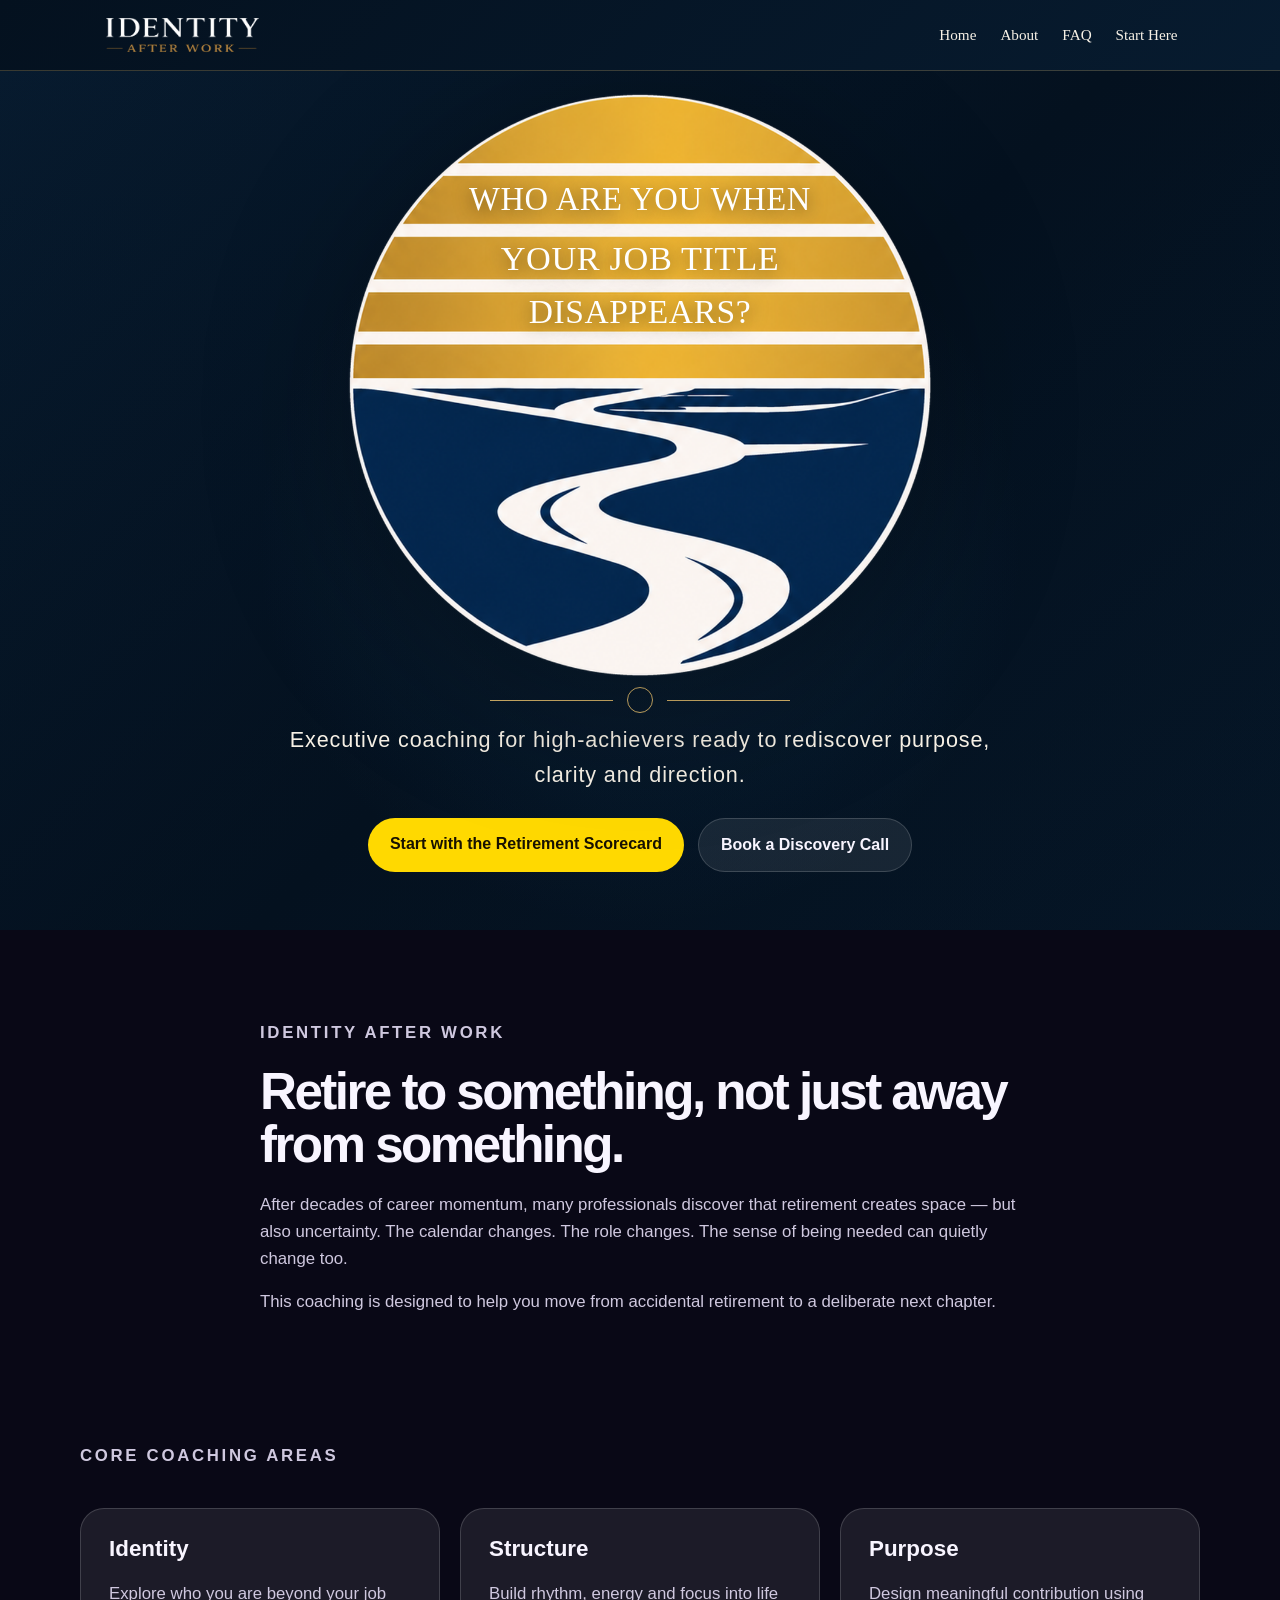
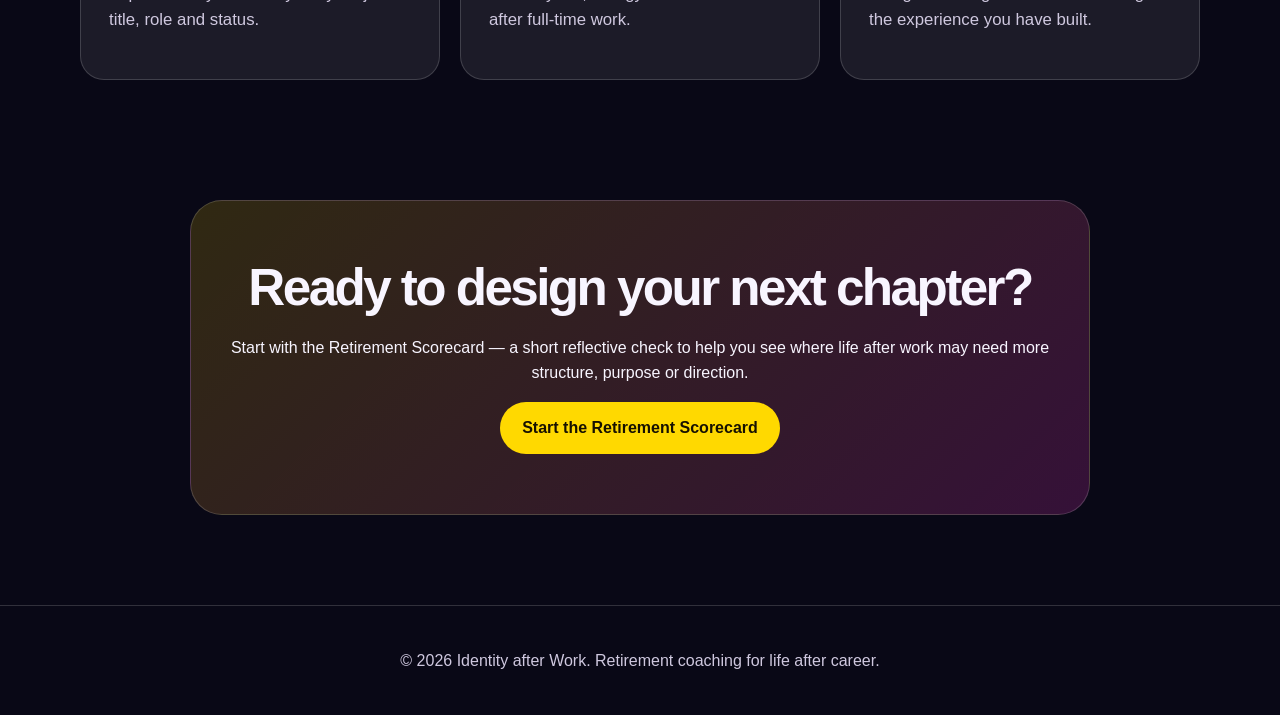
==== index.html @ 471b1552 "Revise contact section with Retirement Scorecard details Updated the contact section to include a Re" ====
<!DOCTYPE html>
<html lang="en-GB">
<head>
  <meta charset="UTF-8" />
  <meta name="viewport" content="width=device-width, initial-scale=1.0" />

  <!-- =============================================
       PRIMARY SEO META TAGS
  ============================================== -->
  <title>Retirement Coaching for Professionals | Identity after Work</title>
  <meta name="description" content="Retirement coaching for high-achieving professionals navigating identity, purpose and structure after work. I help driven professionals design life after work with meaning. Book a conversation with Dave Hayes." />
  <meta name="robots" content="index, follow" />
  <meta name="author" content="Dave Hayes" />
  <link rel="canonical" href="https://identityafterwork.gridcoaching.com/" />

  <!-- =============================================
       OPEN GRAPH — Controls social sharing previews
       (LinkedIn, Facebook, WhatsApp, iMessage)
  ============================================== -->
  <meta property="og:type" content="website" />
  <meta property="og:url" content="https://identityafterwork.gridcoaching.com/" />
  <meta property="og:title" content="Retirement Coaching for Professionals | Identity after Work" />
  <meta property="og:description" content="Retirement is not just a financial event — it is an identity transition. I help driven professionals design life after work with purpose, structure and meaning." />
  <meta property="og:image" content="https://identityafterwork.gridcoaching.com/images/og-image.png" />
  <meta property="og:image:width" content="1200" />
  <meta property="og:image:height" content="630" />
  <meta property="og:image:alt" content="Identity after Work — Retirement Coaching with Dave Hayes" />
  <meta property="og:locale" content="en_GB" />
  <meta property="og:site_name" content="Identity after Work" />

  <!-- =============================================
       TWITTER / X CARD
  ============================================== -->
  <meta name="twitter:card" content="summary_large_image" />
  <meta name="twitter:title" content="Retirement Coaching for Professionals | Identity after Work" />
  <meta name="twitter:description" content="Retirement is not just a financial event — it is an identity transition. I help driven professionals design life after work with purpose, structure and meaning." />
  <meta name="twitter:image" content="https://identityafterwork.gridcoaching.com/assets/og-image.png" />

  <!-- =============================================
       FAVICON
  ============================================== -->
  <link rel="icon" href="/favicon.ico" type="image/x-icon" />
  <link rel="apple-touch-icon" sizes="180x180" href="/assets/apple-touch-icon.png" />

  <!-- =============================================
       STRUCTURED DATA — Schema.org JSON-LD
       Tells Google exactly what this business is
  ============================================== -->
  <script type="application/ld+json">
  {
    "@context": "https://schema.org",
    "@type": "ProfessionalService",
    "name": "Identity after Work",
    "description": "Retirement coaching for high-achieving professionals navigating identity, purpose and structure after full-time work. Helping driven professionals design life after work with meaning.",
    "url": "https://identityafterwork.gridcoaching.com",
    "founder": {
      "@type": "Person",
      "name": "David Hayes",
      "jobTitle": "Retirement Coach",
      "url": "https://identityafterwork.gridcoaching.com/about.html"
    },
    "serviceType": "Retirement Coaching",
    "knowsAbout": ["Retirement transition", "Identity coaching", "NLP", "Career transition", "Life coaching"],
    "areaServed": {
      "@type": "Country",
      "name": "United Kingdom"
    },
    "availableChannel": {
      "@type": "ServiceChannel",
      "serviceType": "Online and face-to-face coaching",
      "availableLanguage": "English"
    }
  }
  </script>

  <!-- =============================================
       PERFORMANCE — Preload hero image if it is
       used as a CSS background (adjust path as needed)
  ============================================== -->
  <!-- <link rel="preload" as="image" href="images/hero.jpg" /> -->

  <link rel="stylesheet" href="styles.css" />
</head>
<body>
  <header class="site-header">
    <a href="index.html" class="logo logo-image-link" aria-label="Identity after Work home">
      <img src="images/logo-wordmark-white.png" alt="Identity after Work" class="site-wordmark" />
    </a>
    <nav aria-label="Main navigation">
      <a href="index.html">Home</a>
      <a href="about.html">About</a>
      <a href="faq.html">FAQ</a>
      <a href="start-here.html" class="nav-cta">Start Here</a>
    </nav>
  </header>

  <main>
    <section class="hero hero-emblem-section" aria-labelledby="hero-heading">
      <div class="hero-overlay"></div>

      <div class="hero-content hero-emblem-content">
        <div class="hero-circle-wrapper">
          <img src="images/hero-circle.png" alt="Identity after Work emblem" class="hero-circle" />

          <h1 id="hero-heading" class="hero-question" aria-label="Who are you when your job title disappears?">
            <span class="hero-line hero-line-1">WHO ARE YOU WHEN</span>
            <span class="hero-line hero-line-2">YOUR JOB TITLE</span>
            <span class="hero-line hero-line-3">DISAPPEARS?</span>
          </h1>
        </div>

        <div class="hero-divider" aria-hidden="true">
          <span></span><i></i><span></span>
        </div>

        <p class="hero-text hero-exec-text">
          Executive coaching for high-achievers ready to rediscover purpose, clarity and direction.
        </p>

        <div class="hero-actions">
          <link href="https://assets.calendly.com/assets/external/widget.css" rel="stylesheet">
          <script src="https://assets.calendly.com/assets/external/widget.js"></script>

		  <a href="start-here.html#scorecard" class="button primary"> Start with the Retirement Scorecard</a>	
         
		  <a href="#"
             class="button secondary"
             onclick="Calendly.initPopupWidget({url: 'https://calendly.com/identity-after-work/discovery-call'}); return false;">
            Book a Discovery Call
          </a>
         
        </div>
      </div>
    </section>

    <section class="section narrow" aria-labelledby="intro-heading">
   
        <p class="eyebrow">Identity after Work</p>
        <h2 id="intro-heading">Retire to something, not just away from something.</h2>
        <p>
          After decades of career momentum, many professionals discover that retirement creates space — but also uncertainty. The calendar changes. The role changes. The sense of being needed can quietly change too.
        </p>
        <p>
          This coaching is designed to help you move from accidental retirement to a deliberate next chapter.
        </p>
    </section>

    

    <section class="section cards" aria-label="Core coaching areas">
	 <p class="eyebrow">Core Coaching Areas</p>
	   <article class="card">
        <h3>Identity</h3>
        <p>Explore who you are beyond your job title, role and status.</p>
      </article>
      <article class="card">
        <h3>Structure</h3>
        <p>Build rhythm, energy and focus into life after full-time work.</p>
      </article>
      <article class="card">
        <h3>Purpose</h3>
        <p>Design meaningful contribution using the experience you have built.</p>
      </article>
    </section>
   
	<section id="contact" class="cta-section" aria-labelledby="cta-heading">
       <h2 id="cta-heading">Ready to design your next chapter?</h2>
       <p>Start with the Retirement Scorecard — a short reflective check to help you see where life after work may need more structure, purpose or direction.</p>
       <a href="start-here.html#scorecard" class="button primary">Start the Retirement Scorecard</a>
    </section>
	  
  </main>

  <footer>
    <p>&copy; 2026 Identity after Work. Retirement coaching for life after career.</p>
  </footer>
</body>
</html>
---- styles.css ----
:root {
  --bg: #090816;
  --panel: rgba(255, 255, 255, 0.08);
  --text: #f8f5ff;
  --muted: #cfc8df;
  --accent: #ffd900;
  --accent-2: #ff3bd4;
  --line: rgba(255, 255, 255, 0.16);
  --max-width: 1120px;
}

* { box-sizing: border-box; }

body {
  margin: 0;
  font-family: Inter, Arial, sans-serif;
  background: var(--bg);
  color: var(--text);
  line-height: 1.6;
  overflow-y: scroll;
}

a { color: inherit; text-decoration: none; }

.site-header {
  display: flex;
  justify-content: space-between;
  align-items: center;
  padding: 14px 8%;
  border-bottom: 1px solid rgba(214, 180, 106, 0.25);
  background: linear-gradient(135deg, #04111f, #071b2f);
}

.logo {
  font-family: Georgia, "Times New Roman", serif;
  font-weight: 400;
  font-size: 1.35rem;
  letter-spacing: 0.5px;
  color: #ffffff;
  text-decoration: none;
}

.logo span {
  color: #d6b46a;
  font-style: italic;
}


/* Header wordmark image: transparent white/gold PNG, sized to avoid increasing header height. */
.logo-image-link {
  display: flex;
  align-items: center;
  line-height: 1;
  max-height: 46px;
  overflow: hidden;
}

.site-wordmark {
  display: block;
  width: auto;
  height: 42px;
  max-width: 260px;
  object-fit: contain;
}
nav {
  display: flex;
  gap: 24px;
  align-items: center;
  font-size: 0.95rem;
  font-family: Georgia, "Times New Roman", serif;
}

nav a {
  color: #f7f1e6;
  text-decoration: none;
}

nav a:hover {
  color: #d6b46a;
}

.nav-cta {
  border: none;
  padding: 0;
  border-radius: 0;
}

.hero {
  min-height: 100vh;
  position: relative;
  display: grid;
  place-items: center;
  text-align: center;
  padding: 120px 24px 80px;
  background: url("images/hero-bg.jpg") center/cover no-repeat;
}

.hero-overlay {
  position: absolute;
  inset: 0;
  background: linear-gradient(180deg, rgba(5, 4, 18, 0.35), rgba(5, 4, 18, 0.86));
}

.hero-content {
  position: relative;
  max-width: 920px;
}

.eyebrow {
  margin: 0 0 14px;
  color: var(--accent);
  font-weight: 700;
  text-transform: uppercase;
  letter-spacing: 0.12em;
  font-size: 0.78rem;
}

h1, h2, h3 { line-height: 1.05; margin: 0 0 20px; }

h1 {
  font-size: clamp(3rem, 8vw, 6.8rem);
  letter-spacing: -0.07em;
}

h2 {
  font-size: clamp(2rem, 4vw, 3.5rem);
  letter-spacing: -0.05em;
}

h3 { font-size: 1.4rem; }

.hero-text {
  max-width: 700px;
  margin: 0 auto 32px;
  color: var(--muted);
  font-size: 1.2rem;
}

.hero-actions, .social-links {
  display: flex;
  gap: 14px;
  justify-content: center;
  flex-wrap: wrap;
}

.button {
  display: inline-block;
  padding: 13px 22px;
  border-radius: 999px;
  font-weight: 800;
}

.button.primary {
  background: var(--accent);
  color: #171100;
}

.button.secondary {
  border: 1px solid var(--line);
  background: rgba(255,255,255,0.08);
}

.section {
  width: min(var(--max-width), calc(100% - 40px));
  margin: 0 auto;
  padding: 90px 0;
}

.intro, .about-hero {
  display: grid;
  grid-template-columns: 1.3fr 0.7fr;
  gap: 56px;
  align-items: center;
}

.profile-card, .about-photo {
  width: 100%;
  max-width: 360px;
  justify-self: center;
  border-radius: 28px;
  background: radial-gradient(circle at top, rgba(255,59,212,0.35), transparent 55%);
  border: 1px solid var(--line);
  box-shadow: 0 30px 80px rgba(0,0,0,0.35);
}

.cards {
  display: grid;
  grid-template-columns: repeat(3, 1fr);
  gap: 20px;
  padding-top: 20px;
}

.card {
  background: var(--panel);
  border: 1px solid var(--line);
  border-radius: 24px;
  padding: 28px;
}

.card p, .section p {
  color: var(--muted);
  font-size: 1.05rem;
}

.cards .eyebrow {
  grid-column: 1 / -1;
}

.cta-section {
  width: min(900px, calc(100% - 40px));
  margin: 30px auto 90px;
  padding: 60px 30px;
  text-align: center;
  border-radius: 32px;
  border: 1px solid var(--line);
  background: linear-gradient(135deg, rgba(255,217,0,0.16), rgba(255,59,212,0.18));
}

.narrow { max-width: 760px; }


.social-links {
  display: flex;
  justify-content: center;   /* centers horizontally */
  gap: 20px;                 /* space between buttons */
  margin-top: 20px;
}



.social-links a {
  border: 1px solid var(--line);
  border-radius: 999px;
  padding: 12px 18px;
  background: var(--panel);
}

footer {
  text-align: center;
  color: var(--muted);
  border-top: 1px solid var(--line);
  padding: 26px 20px;
}

@media (max-width: 760px) {
  .site-header {
    flex-direction: column;
    gap: 14px;
  }

  
  .logo-image-link {
    max-height: 40px;
  }

  .site-wordmark {
    height: 36px;
    max-width: 220px;
  }
nav { gap: 14px; font-size: 0.9rem; }

  .hero { min-height: 85vh; padding-top: 80px; }

  .intro, .about-hero, .cards {
    grid-template-columns: 1fr;
  }

  .cards { padding-top: 0; }
}

.subtitle { font-size: 0.92rem; }

.next-step-page {
  min-height: calc(100vh - 80px);
  display: flex;
  align-items: center;
  justify-content: center;
  padding: 48px 20px;
  background: #050511;
  color: #ffffff;
}

.next-step-hero {
  max-width: 820px;
  text-align: center;
}

.eyebrow {
  text-transform: uppercase;
  letter-spacing: 0.16em;
  font-size: 0.8rem;
  color: #9ad7ff;
  margin-bottom: 18px;
}

.next-step-hero h1 {
  font-size: clamp(2.4rem, 6vw, 4.8rem);
  line-height: 1.05;
  margin-bottom: 24px;
}

.lead {
  font-size: 1.2rem;
  line-height: 1.7;
  color: #d8d8e8;
  max-width: 720px;
  margin: 0 auto 36px;
}

.insight-box {
  background: rgba(255, 255, 255, 0.07);
  border: 1px solid rgba(255, 255, 255, 0.14);
  border-radius: 24px;
  padding: 32px;
  margin: 0 auto 36px;
  text-align: left;
}

.insight-box h2 {
  margin-top: 0;
  font-size: 1.5rem;
}

.insight-box p {
  color: #d8d8e8;
  line-height: 1.7;
}

.cta-area {
  display: flex;
  flex-direction: column;
  align-items: center;
  gap: 18px;
}

.primary-button {
  display: inline-block;
  background: #ffffff;
  color: #080810;
  padding: 16px 28px;
  border-radius: 999px;
  text-decoration: none;
  font-weight: 700;
}

.secondary-link {
  color: #9ad7ff;
  text-decoration: none;
}

.secondary-link:hover {
  text-decoration: underline;
}

.faq-nudge {
  border-color: var(--brass, #b8943f);
  background-color: rgba(184, 148, 63, 0.07);
  color: var(--slate, #2c3e50);
}

.faq-nudge a {
  color: var(--brass, #b8943f);
}

/* -------------------------------------------------
   Hero emblem layout: original-quality circle + crisp HTML headline
   ------------------------------------------------- */
.hero-emblem-section {
  min-height: calc(100vh - 75px);
  padding: 4px 24px 58px;
  background:
    radial-gradient(circle at 50% 36%, rgba(214, 180, 106, 0.16), transparent 34%),
    radial-gradient(circle at 50% 55%, rgba(30, 82, 126, 0.30), transparent 48%),
    linear-gradient(135deg, #071b2f 0%, #04111f 52%, #06182a 100%);
  overflow: hidden;
}

.hero-emblem-section .hero-overlay {
  background: linear-gradient(180deg, rgba(4, 17, 31, 0.04), rgba(4, 17, 31, 0.34));
}

.hero-emblem-content {
  width: min(920px, 100%);
  display: flex;
  flex-direction: column;
  align-items: center;
}

.hero-circle-wrapper {
  position: relative;
  display: flex;
  align-items: center;
  justify-content: center;
  width: min(68vw, 620px);
  min-width: 380px;
  margin: 0 auto;
  filter: drop-shadow(0 26px 70px rgba(0, 0, 0, 0.32));
}

.hero-circle {
  display: block;
  width: 100%;
  height: auto;
  image-rendering: auto;
}

.hero-question {
  position: absolute;
  inset: 0;
  z-index: 2;
  margin: 0;
  color: #ffffff;
  font-family: Georgia, "Times New Roman", serif;
  font-weight: 400;
  text-align: center;
  text-transform: uppercase;
  text-shadow: 0 3px 18px rgba(0, 0, 0, 0.58);
  pointer-events: none;
}

.hero-line {
  position: absolute;
  left: 50%;
  transform: translate(-50%, -50%);
  display: block;
  width: 82%;
  line-height: 1.02;
  letter-spacing: 0.018em;
  white-space: nowrap;
}

/* Individually aligned to the yellow bands in the circle artwork.
   The top values are the centre-points of the gold bands so the wording sits
   on the bands rather than between them. */
.hero-line-1 {
  top: 20.1%;
  font-size: clamp(1.36rem, 2.55vw, 2.25rem);
}

.hero-line-2 {
  top: 29.5%;
  font-size: clamp(1.42rem, 2.68vw, 2.35rem);
}

.hero-line-3 {
  top: 38.2%;
  font-size: clamp(1.40rem, 2.62vw, 2.30rem);
}

.hero-divider {
  display: flex;
  align-items: center;
  justify-content: center;
  gap: 14px;
  width: min(300px, 72vw);
  margin: -8px auto 10px;
  color: #d6b46a;
}

.hero-divider span {
  display: block;
  height: 1px;
  flex: 1;
  background: #d6b46a;
}

.hero-divider i {
  display: block;
  width: 26px;
  height: 26px;
  border: 1px solid #d6b46a;
  border-radius: 50%;
}

.hero-exec-text {
  max-width: 720px;
  margin: 0 auto 26px;
  color: #f7f1e6;
  font-size: clamp(1.05rem, 2vw, 1.35rem);
  letter-spacing: 0.04em;
}

@media (max-width: 760px) {
  .hero-emblem-section {
    min-height: auto;
    padding: 14px 18px 52px;
  }

  .hero-circle-wrapper {
    width: min(94vw, 460px);
    min-width: 0;
  }

  .hero-line {
    width: 88%;
    letter-spacing: 0.01em;
  }

  .hero-line-1 {
    top: 20.1%;
    font-size: clamp(0.92rem, 4.25vw, 1.34rem);
  }

  .hero-line-2 {
    top: 29.5%;
    font-size: clamp(0.96rem, 4.55vw, 1.43rem);
  }

  .hero-line-3 {
    top: 38.2%;
    font-size: clamp(0.94rem, 4.40vw, 1.38rem);
  }

  .hero-divider {
    margin-top: -2px;
    margin-bottom: 12px;
  }

  .hero-exec-text {
    max-width: 92%;
    font-size: 1rem;
    letter-spacing: 0.02em;
  }
}
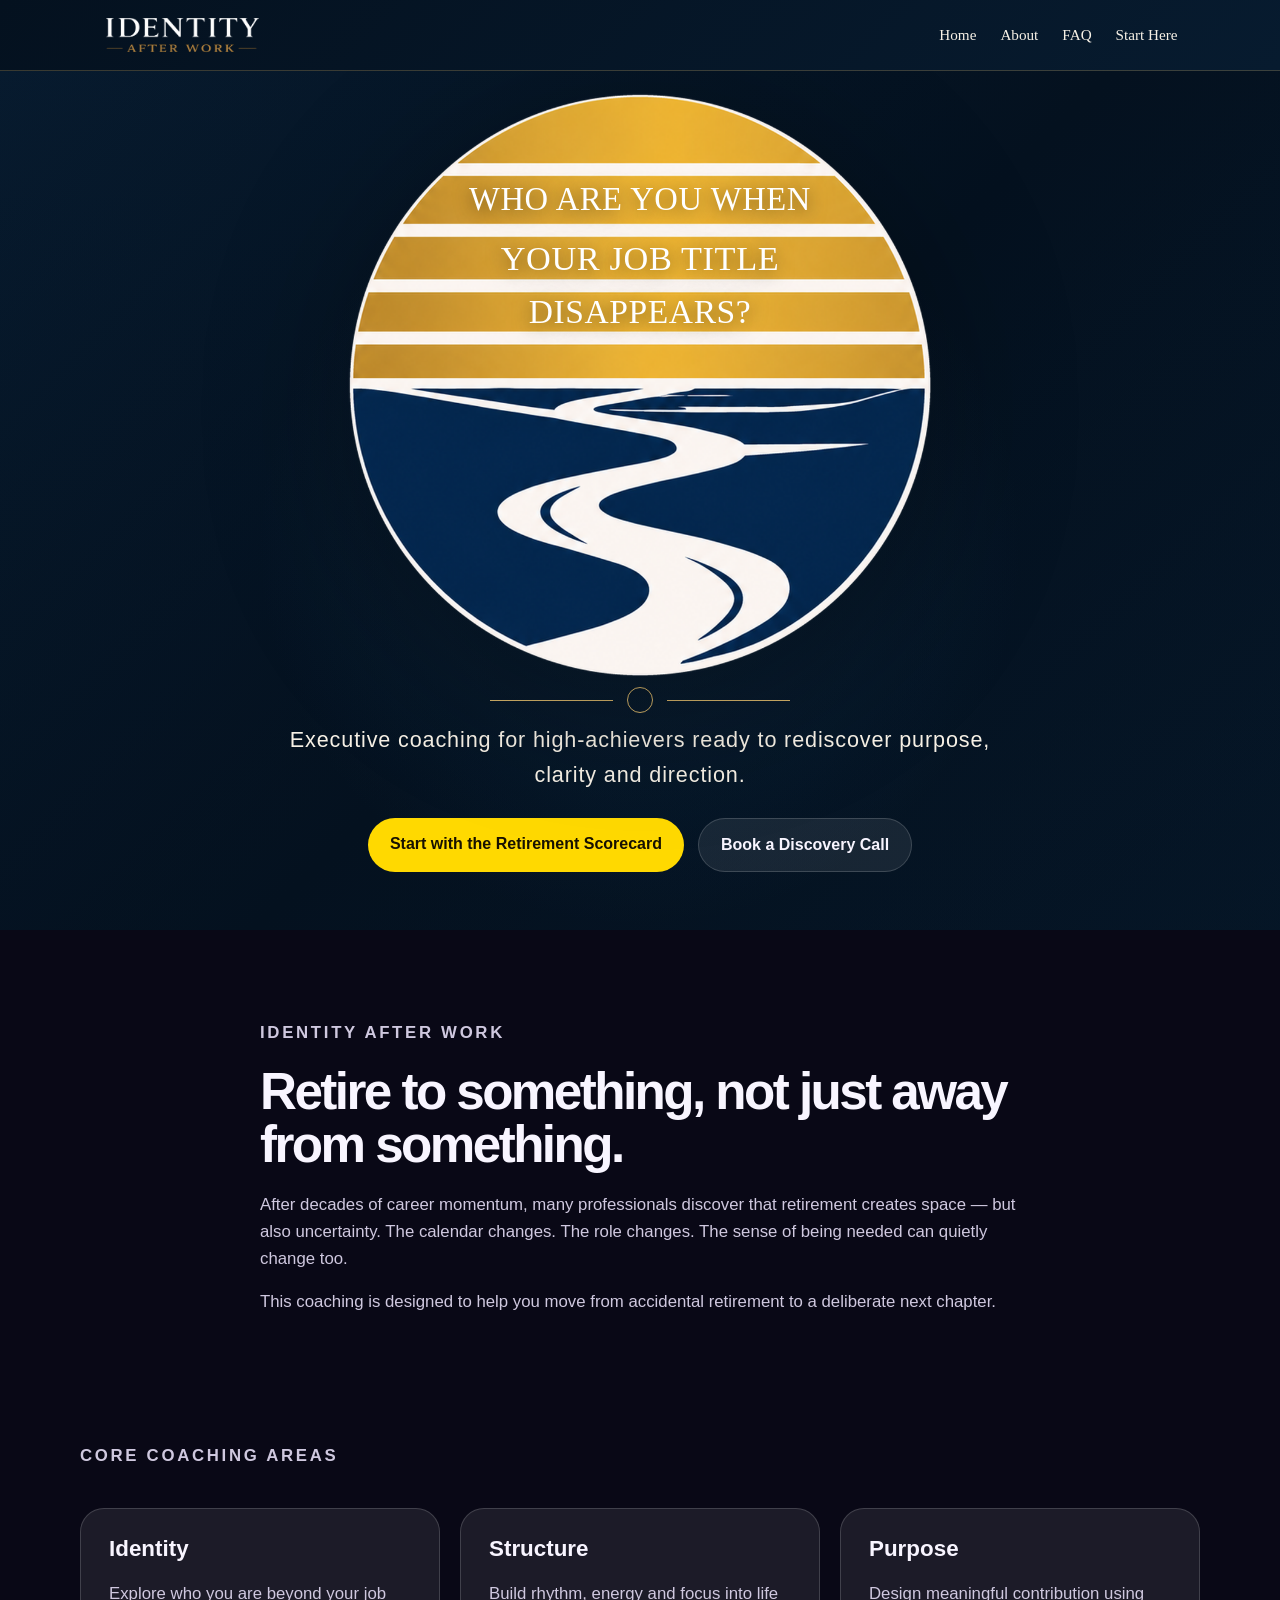
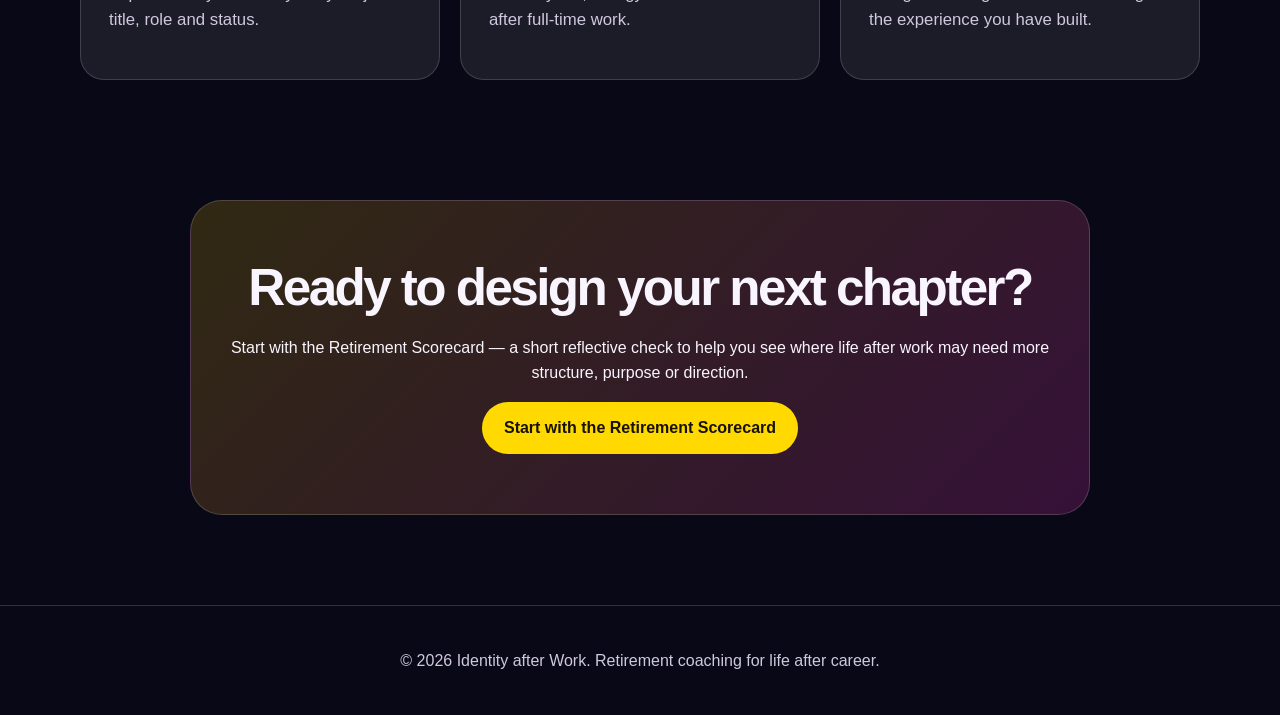
==== commit 99ed0280: "Update index.html" ====
--- a/index.html
+++ b/index.html
@@ -166,7 +166,7 @@
 	<section id="contact" class="cta-section" aria-labelledby="cta-heading">
        <h2 id="cta-heading">Ready to design your next chapter?</h2>
        <p>Start with the Retirement Scorecard — a short reflective check to help you see where life after work may need more structure, purpose or direction.</p>
-       <a href="start-here.html#scorecard" class="button primary">Start the Retirement Scorecard</a>
+       <a href="start-here.html#scorecard" class="button primary">Start with the Retirement Scorecard</a>
     </section>
 	  
   </main>
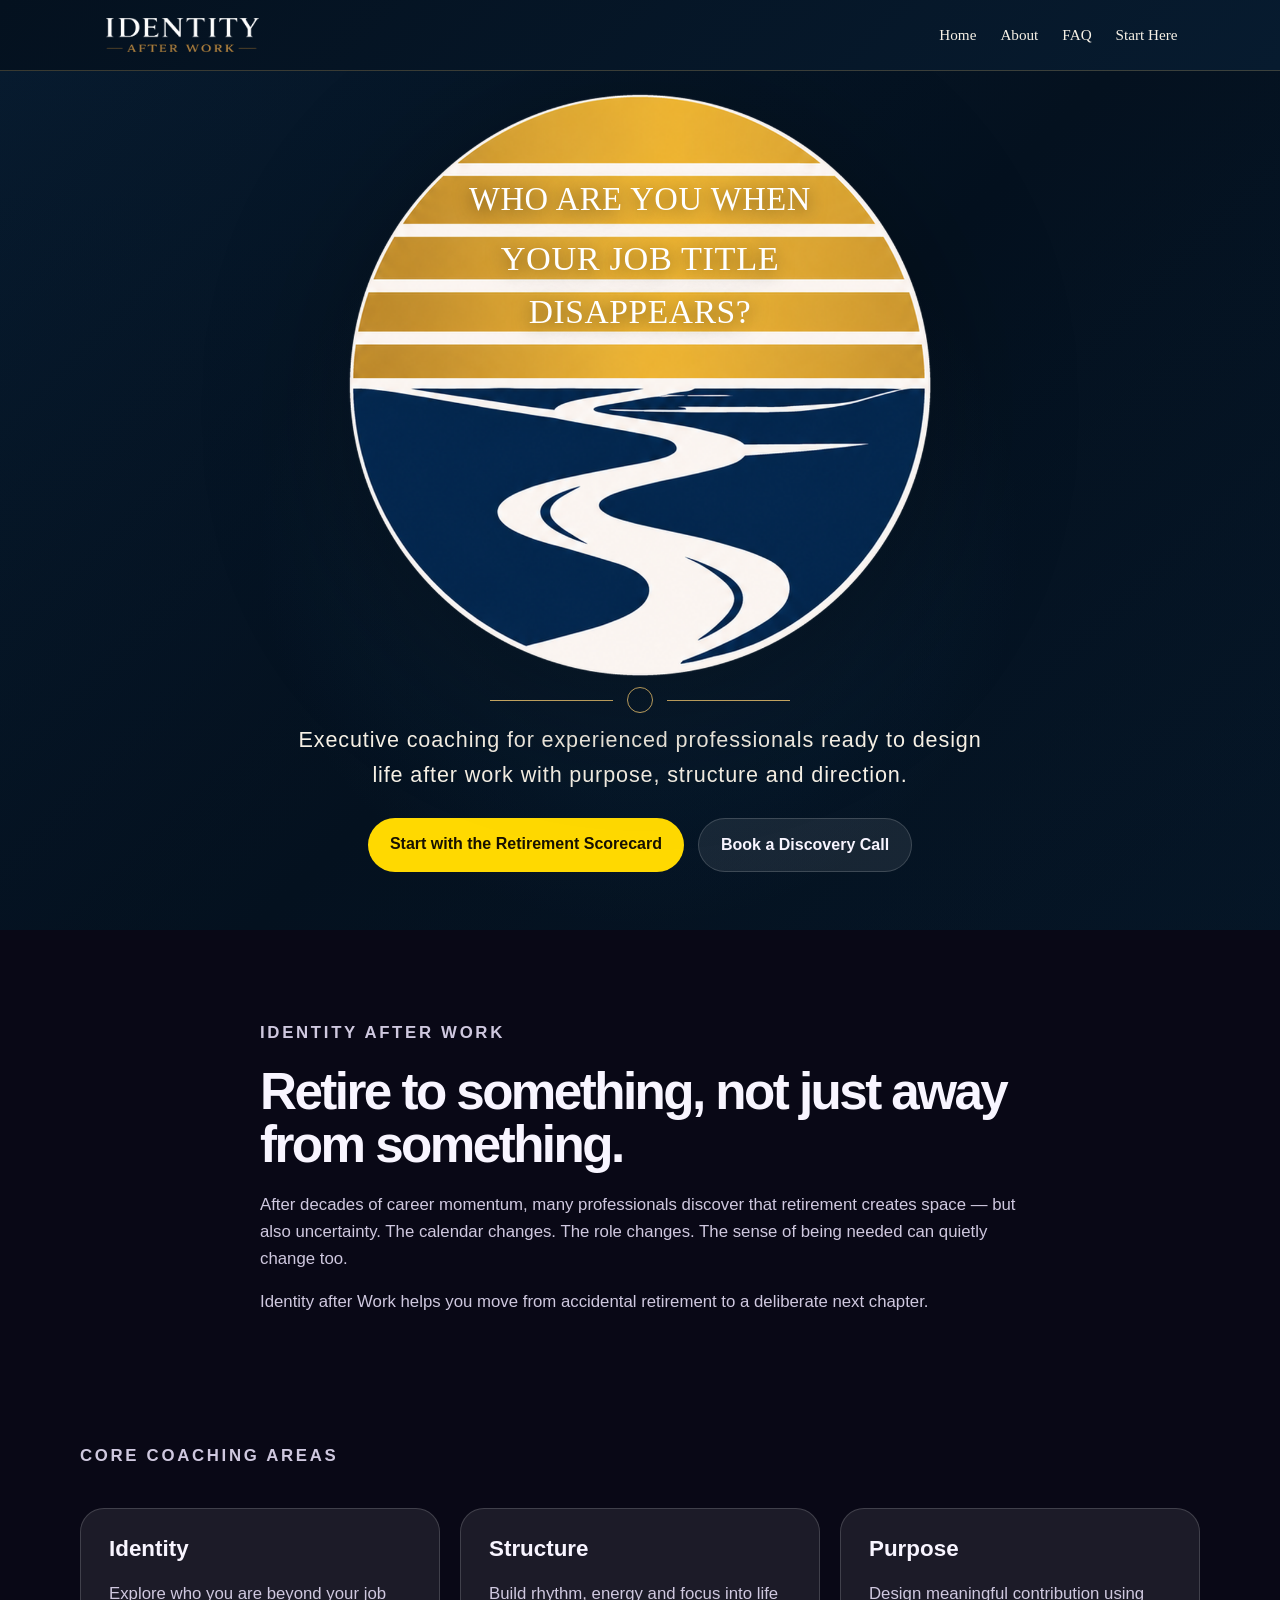
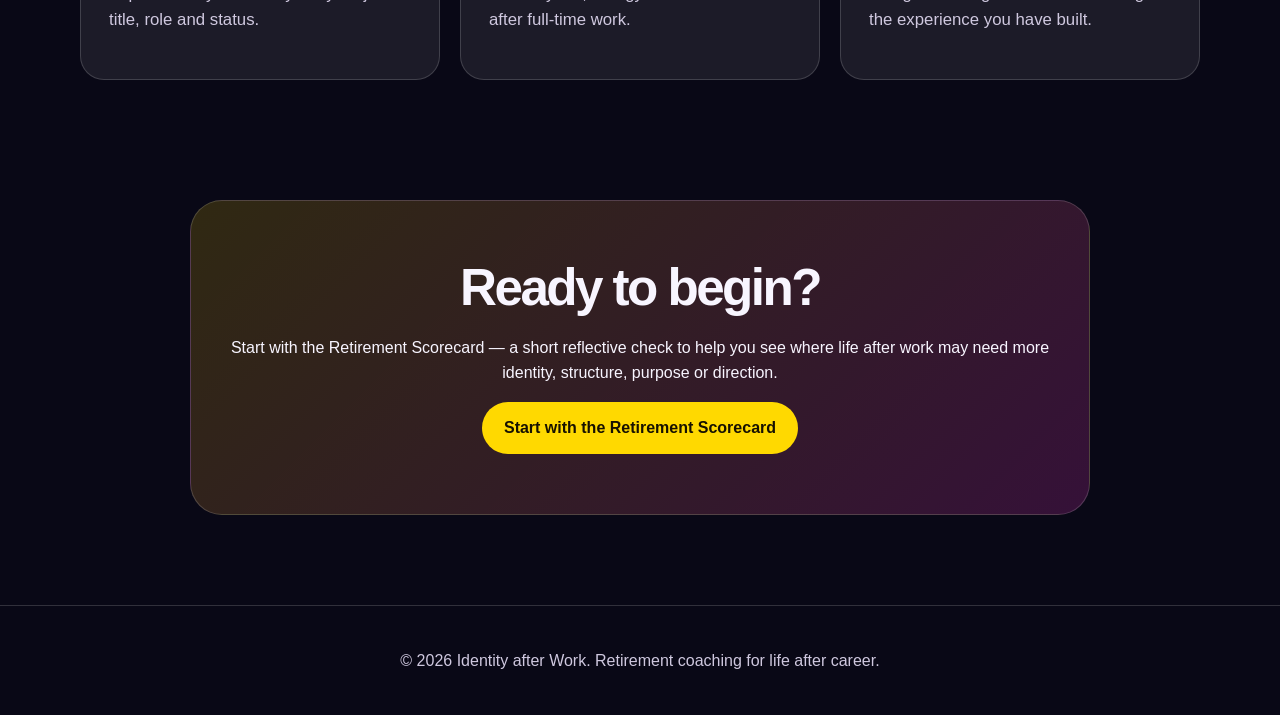
==== commit 0bee06e8: "Update coaching text and call-to-action phrasing" ====
--- a/index.html
+++ b/index.html
@@ -114,7 +114,7 @@
         </div>
 
         <p class="hero-text hero-exec-text">
-          Executive coaching for high-achievers ready to rediscover purpose, clarity and direction.
+          Executive coaching for experienced professionals ready to design life after work with purpose, structure and direction.
         </p>
 
         <div class="hero-actions">
@@ -141,7 +141,7 @@
           After decades of career momentum, many professionals discover that retirement creates space — but also uncertainty. The calendar changes. The role changes. The sense of being needed can quietly change too.
         </p>
         <p>
-          This coaching is designed to help you move from accidental retirement to a deliberate next chapter.
+          Identity after Work helps you move from accidental retirement to a deliberate next chapter.
         </p>
     </section>
 
@@ -164,8 +164,8 @@
     </section>
    
 	<section id="contact" class="cta-section" aria-labelledby="cta-heading">
-       <h2 id="cta-heading">Ready to design your next chapter?</h2>
-       <p>Start with the Retirement Scorecard — a short reflective check to help you see where life after work may need more structure, purpose or direction.</p>
+       <h2 id="cta-heading">Ready to begin?</h2>
+       <p>Start with the Retirement Scorecard — a short reflective check to help you see where life after work may need more identity, structure, purpose or direction.</p>
        <a href="start-here.html#scorecard" class="button primary">Start with the Retirement Scorecard</a>
     </section>
 	  
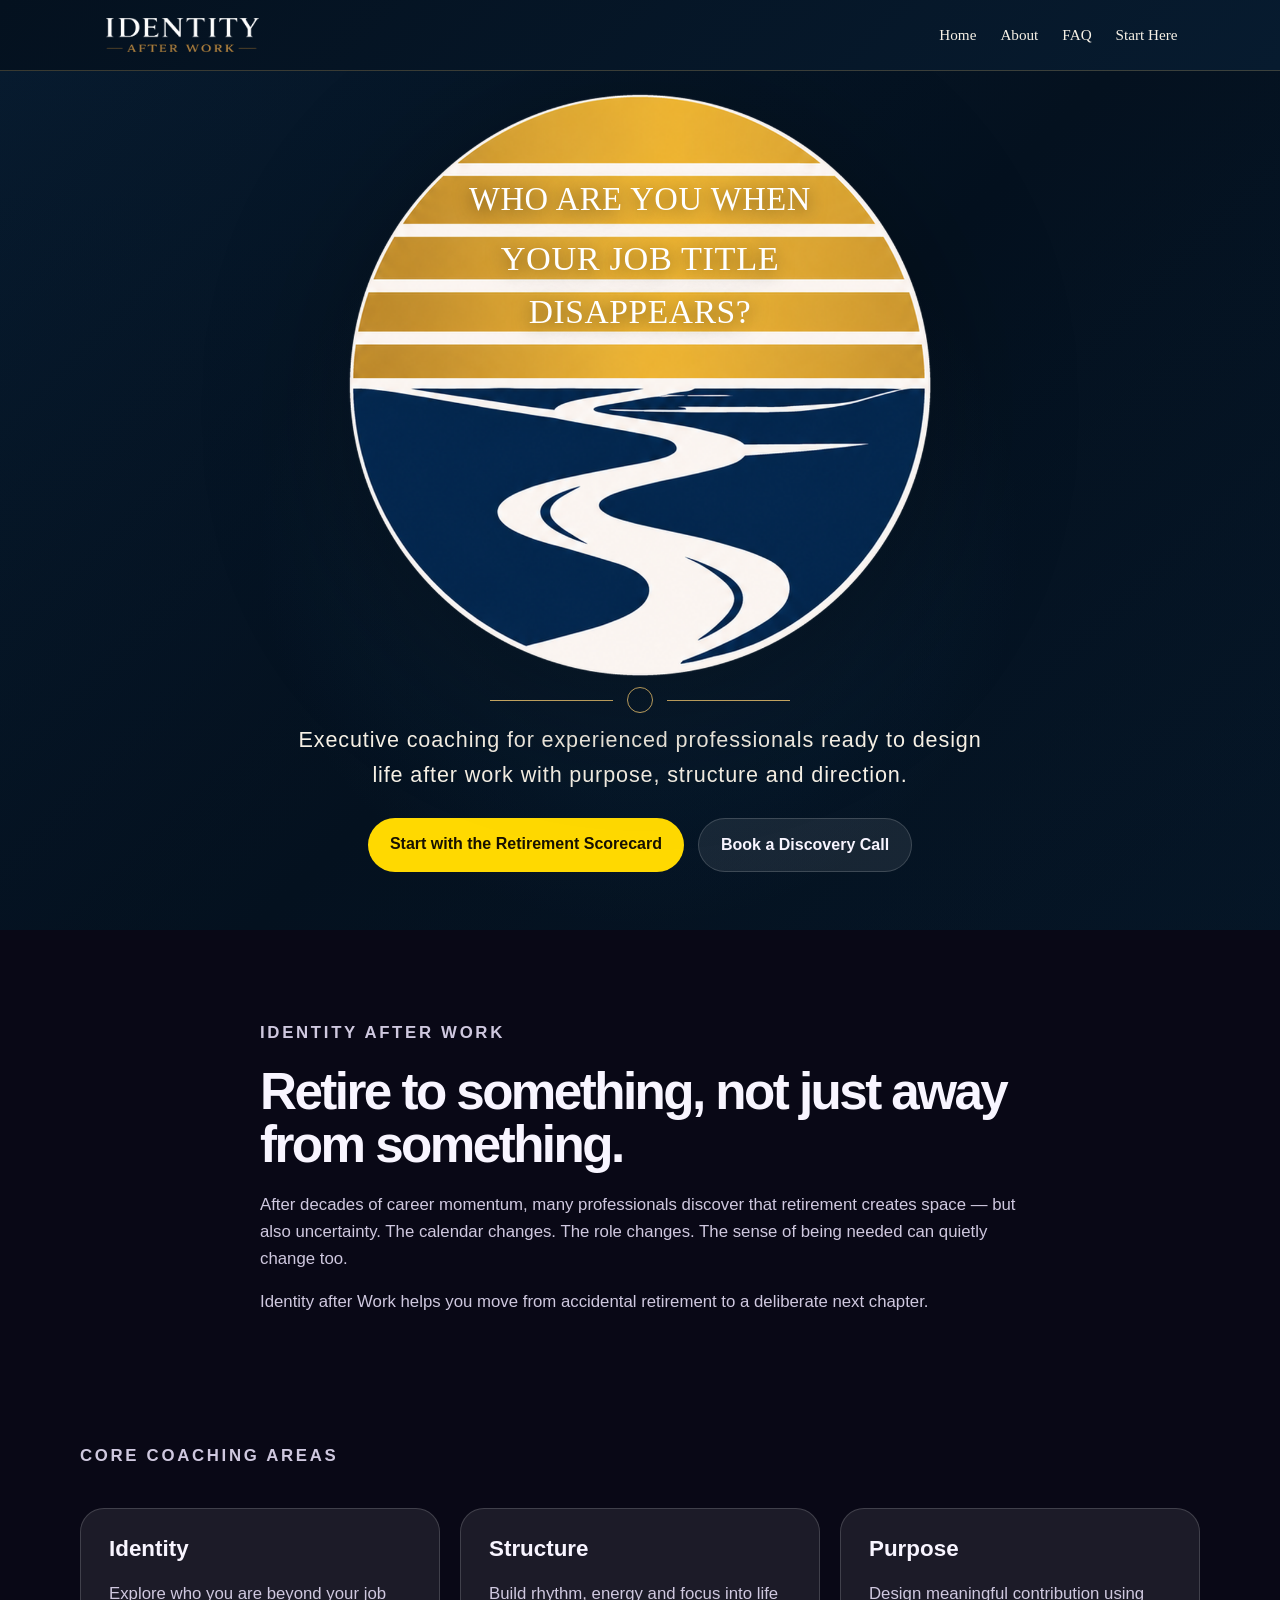
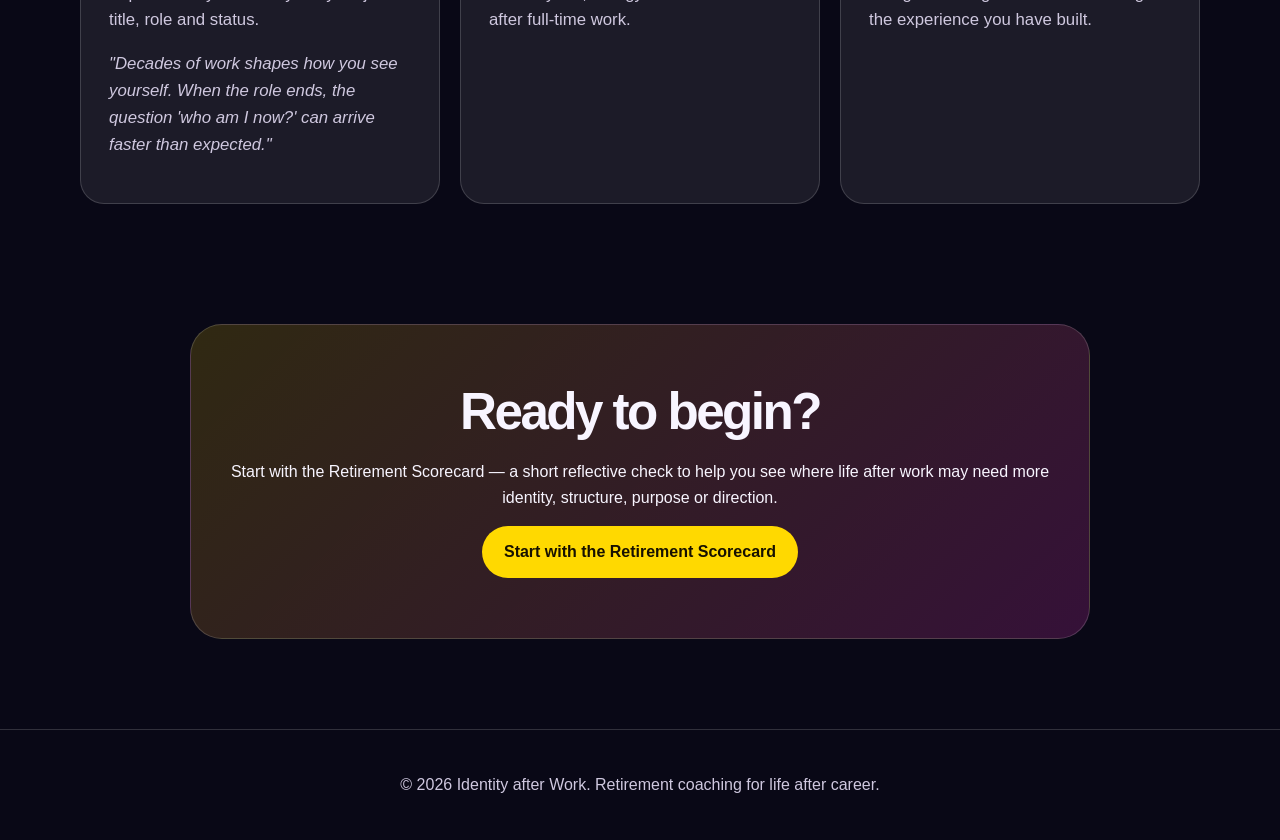
==== commit d7831938: "Update index.html" ====
--- a/index.html
+++ b/index.html
@@ -152,6 +152,7 @@
 	   <article class="card">
         <h3>Identity</h3>
         <p>Explore who you are beyond your job title, role and status.</p>
+		<p><i> "Decades of work shapes how you see yourself. When the role ends, the question 'who am I now?' can arrive faster than expected."</i></p>
       </article>
       <article class="card">
         <h3>Structure</h3>
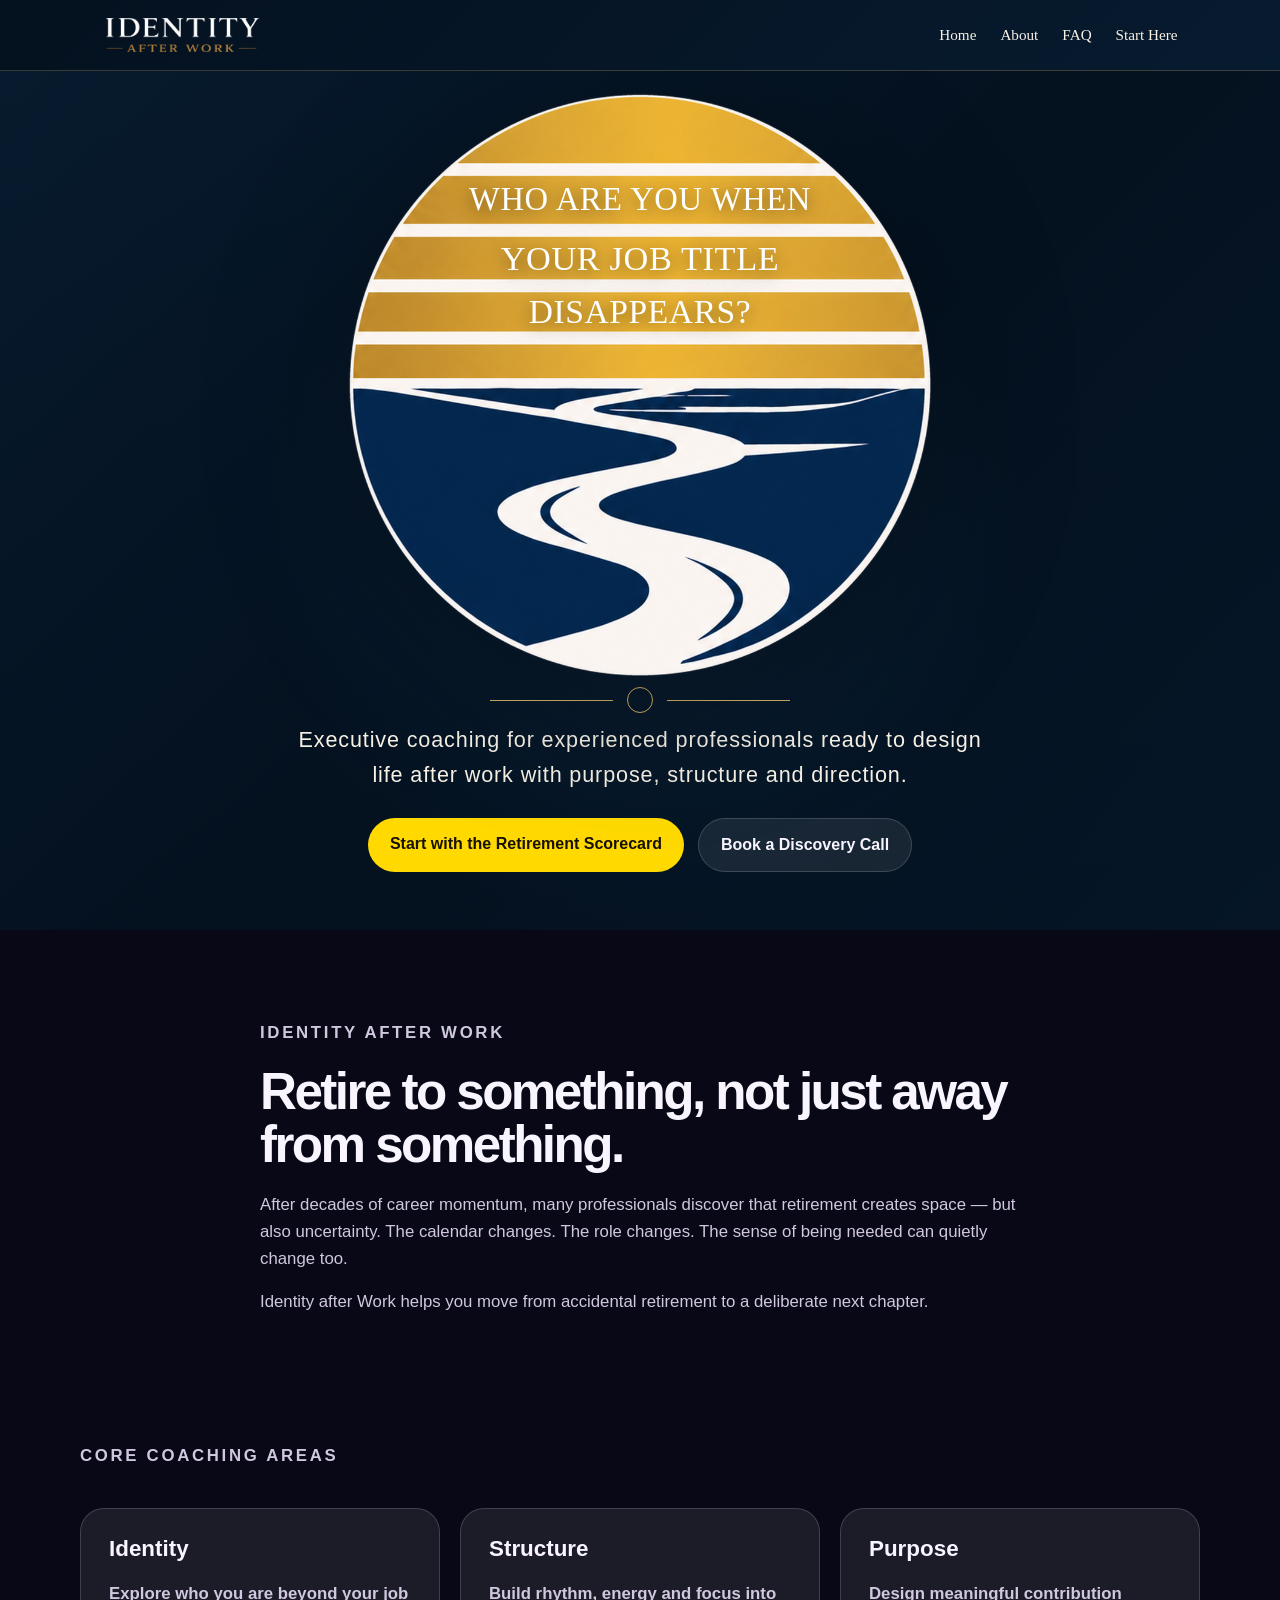
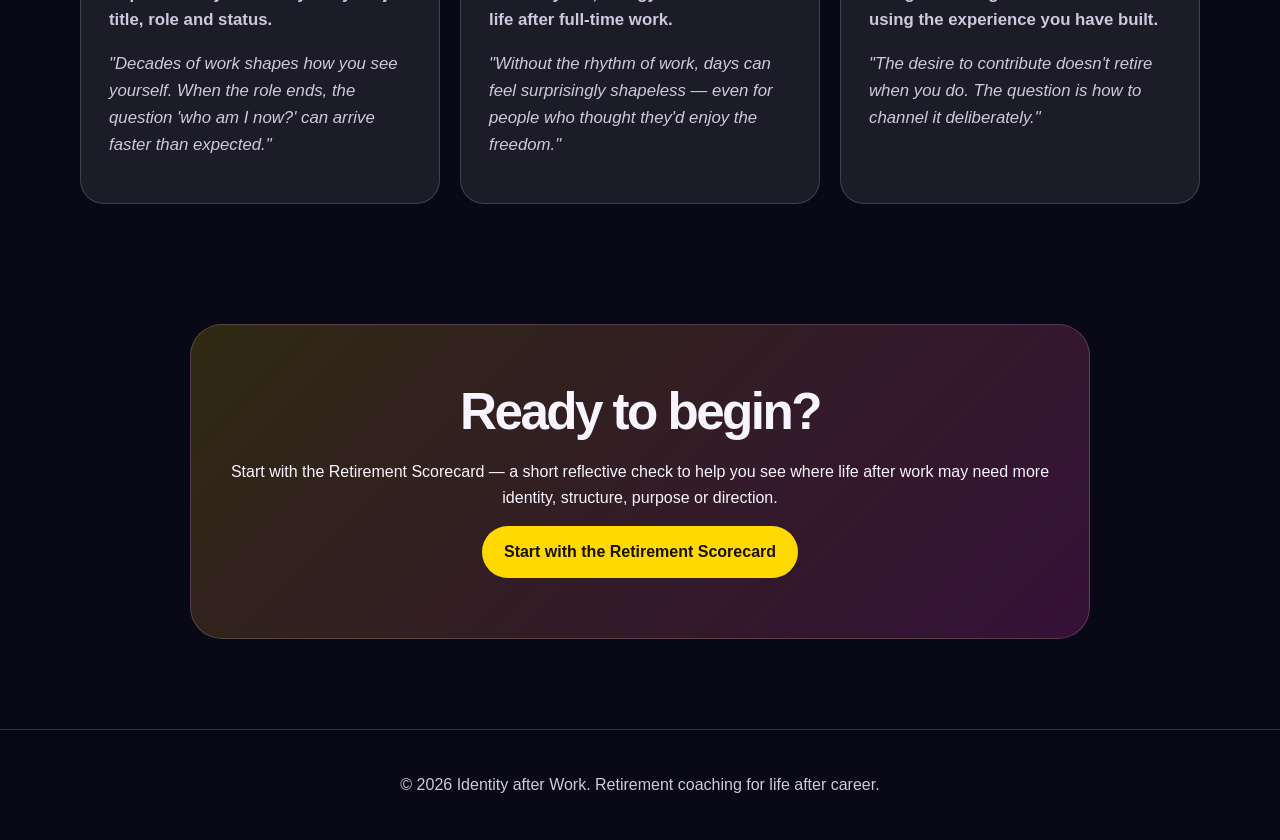
==== commit c8367068: "Bold text in coaching areas descriptions" ====
--- a/index.html
+++ b/index.html
@@ -151,16 +151,18 @@
 	 <p class="eyebrow">Core Coaching Areas</p>
 	   <article class="card">
         <h3>Identity</h3>
-        <p>Explore who you are beyond your job title, role and status.</p>
+        <p><b>Explore who you are beyond your job title, role and status.</b></p>
 		<p><i> "Decades of work shapes how you see yourself. When the role ends, the question 'who am I now?' can arrive faster than expected."</i></p>
       </article>
       <article class="card">
         <h3>Structure</h3>
-        <p>Build rhythm, energy and focus into life after full-time work.</p>
+        <p><b>Build rhythm, energy and focus into life after full-time work.</b></p>
+    	<p><i> "Without the rhythm of work, days can feel surprisingly shapeless — even for people who thought they'd enjoy the freedom."</i></p>
       </article>
       <article class="card">
         <h3>Purpose</h3>
-        <p>Design meaningful contribution using the experience you have built.</p>
+        <p><b>Design meaningful contribution using the experience you have built.</b></p>
+  	    <p><i> "The desire to contribute doesn't retire when you do. The question is how to channel it deliberately."</i></p>
       </article>
     </section>
    
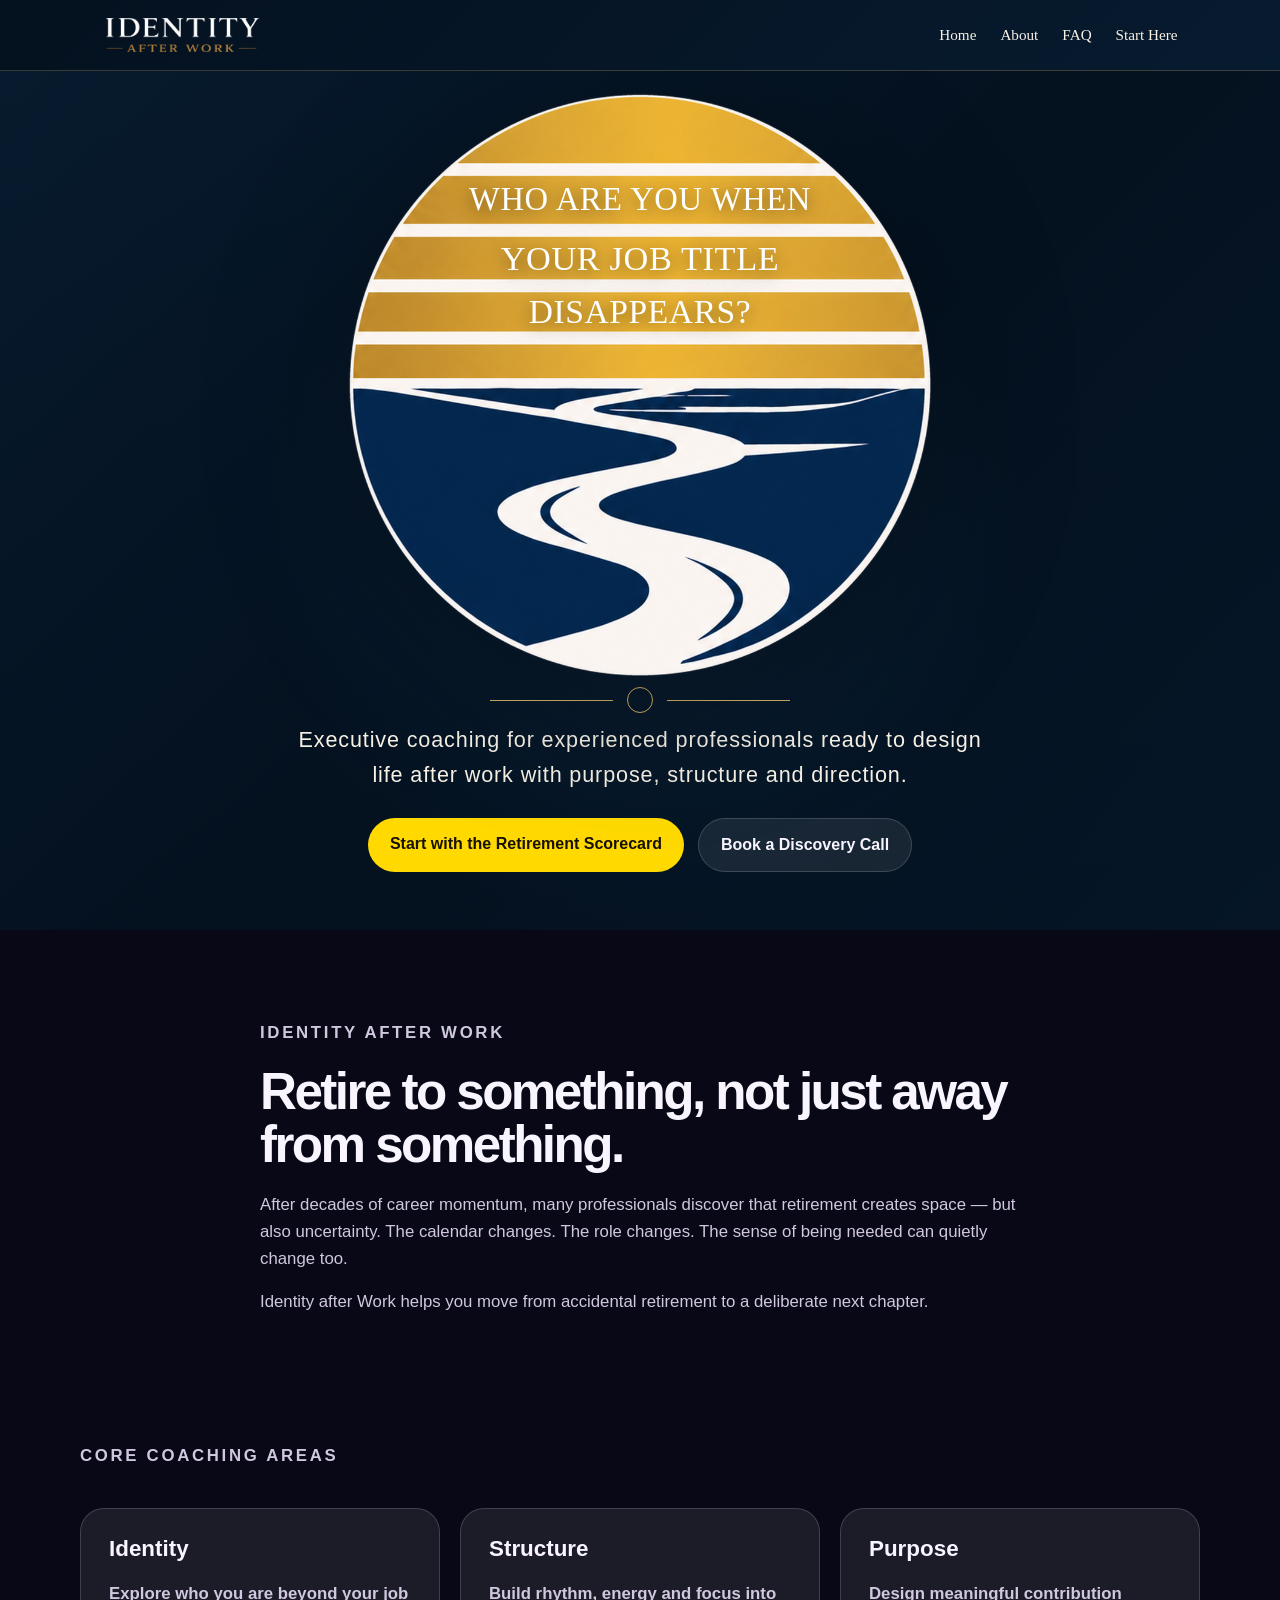
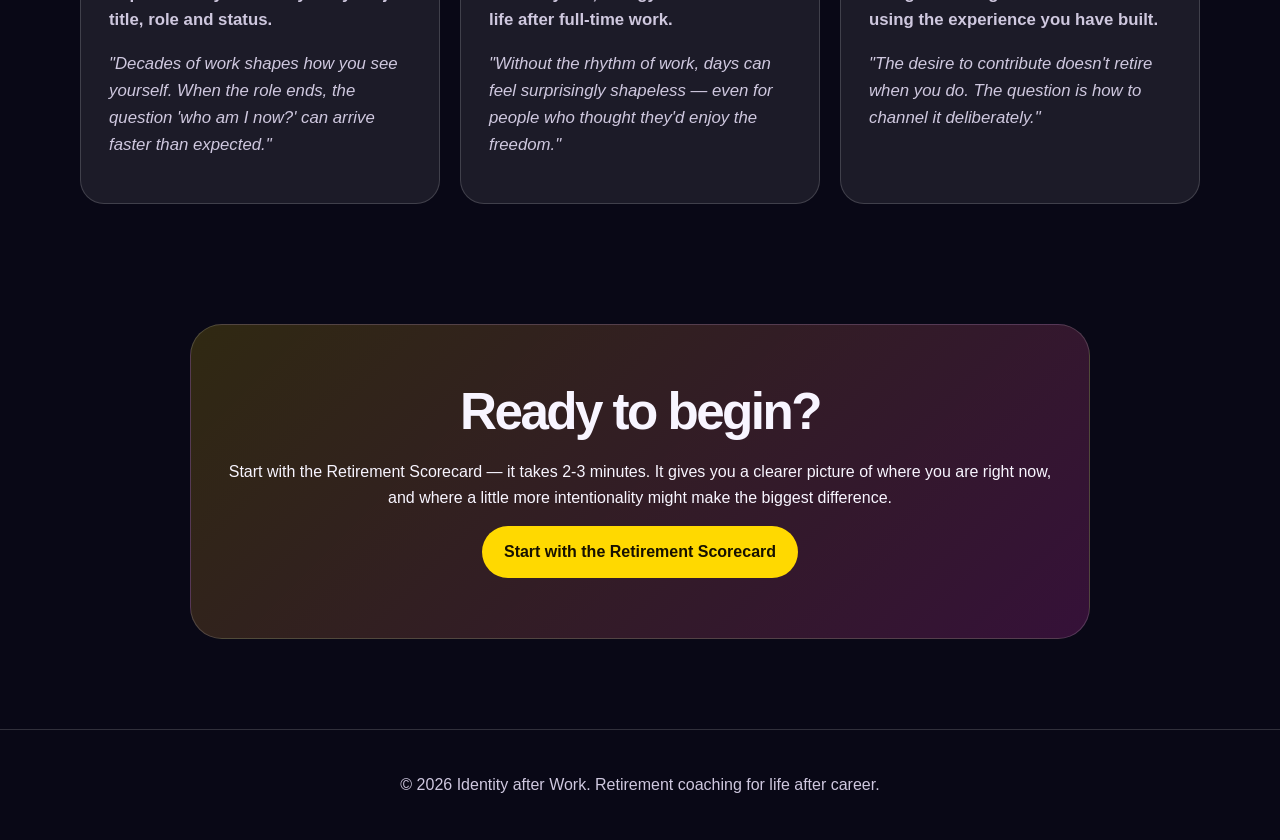
==== commit 6f02394b: "Update contact section description in index.html" ====
--- a/index.html
+++ b/index.html
@@ -168,7 +168,7 @@
    
 	<section id="contact" class="cta-section" aria-labelledby="cta-heading">
        <h2 id="cta-heading">Ready to begin?</h2>
-       <p>Start with the Retirement Scorecard — a short reflective check to help you see where life after work may need more identity, structure, purpose or direction.</p>
+       <p>Start with the Retirement Scorecard — it takes 2-3 minutes. It gives you a clearer picture of where you are right now, and where a little more intentionality might make the biggest difference.</p>
        <a href="start-here.html#scorecard" class="button primary">Start with the Retirement Scorecard</a>
     </section>
 	  
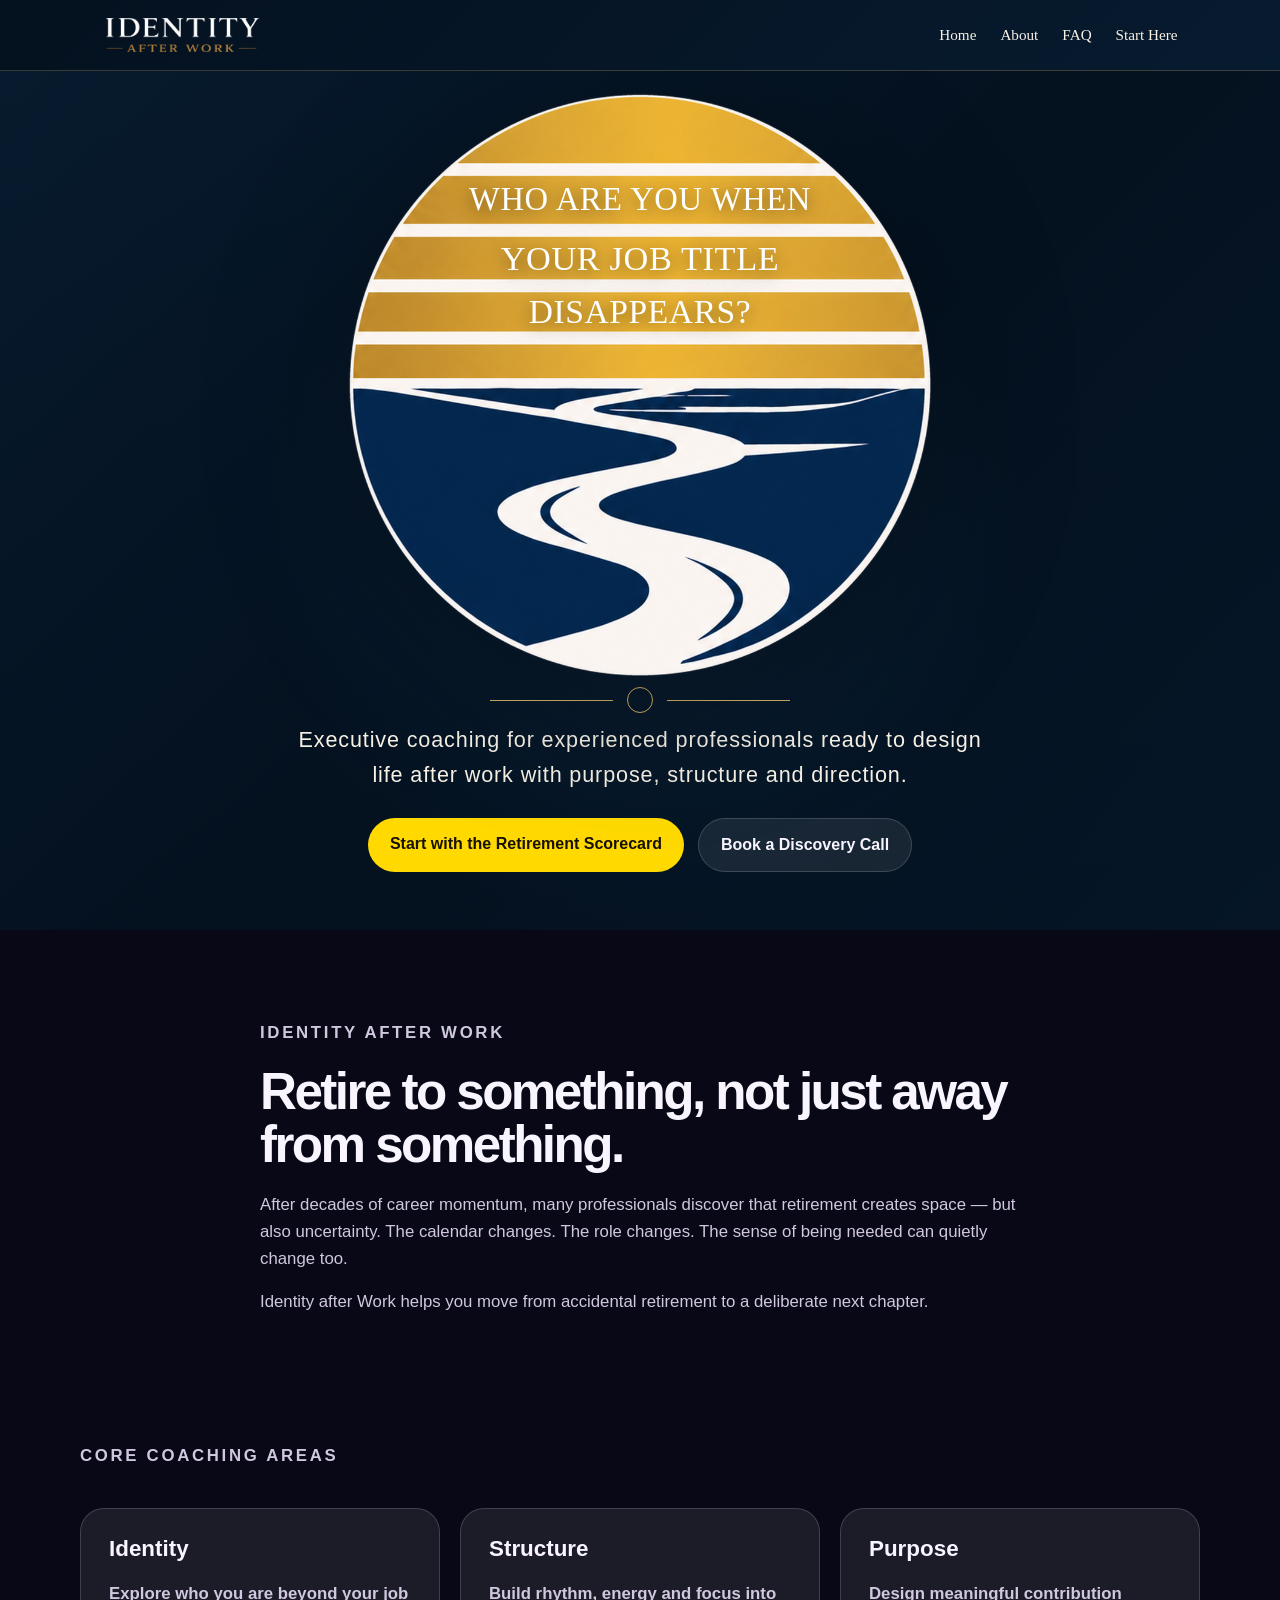
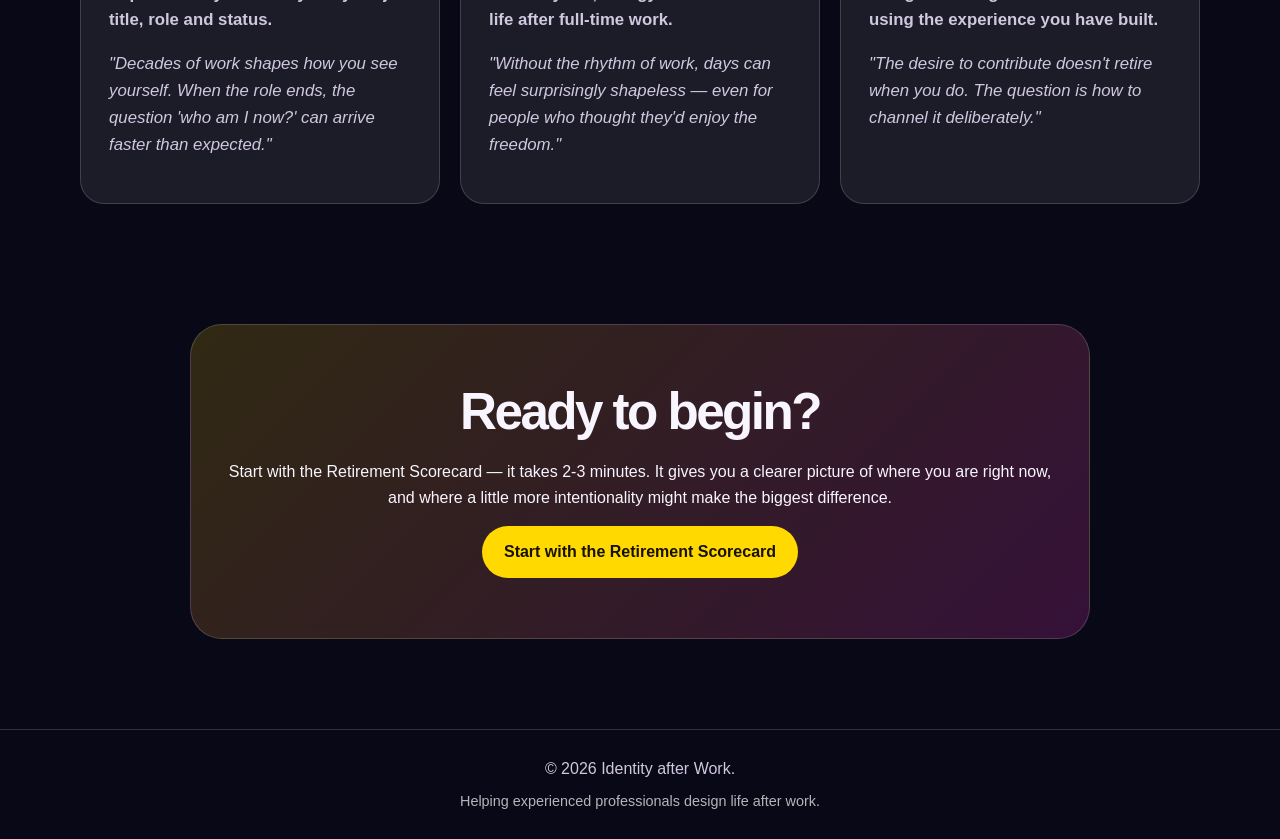
==== commit d9c82e6c: "Revise footer text and add tagline Updated footer content to reflect new tagline." ====
--- a/index.html
+++ b/index.html
@@ -175,7 +175,11 @@
   </main>
 
   <footer>
-    <p>&copy; 2026 Identity after Work. Retirement coaching for life after career.</p>
-  </footer>
+    <p>© 2026 Identity after Work.</p>
+
+    <p class="footer-tagline">
+        Helping experienced professionals design life after work.
+    </p>
+</footer>
 </body>
 </html>
--- a/styles.css
+++ b/styles.css
@@ -241,6 +241,17 @@
   border-top: 1px solid var(--line);
   padding: 26px 20px;
 }
+
+footer p {
+    margin: 0;
+}
+
+.footer-tagline {
+    margin-top: 8px;
+    font-size: 0.9rem;
+    color: rgba(255,255,255,.7);
+}
+
 
 @media (max-width: 760px) {
   .site-header {
